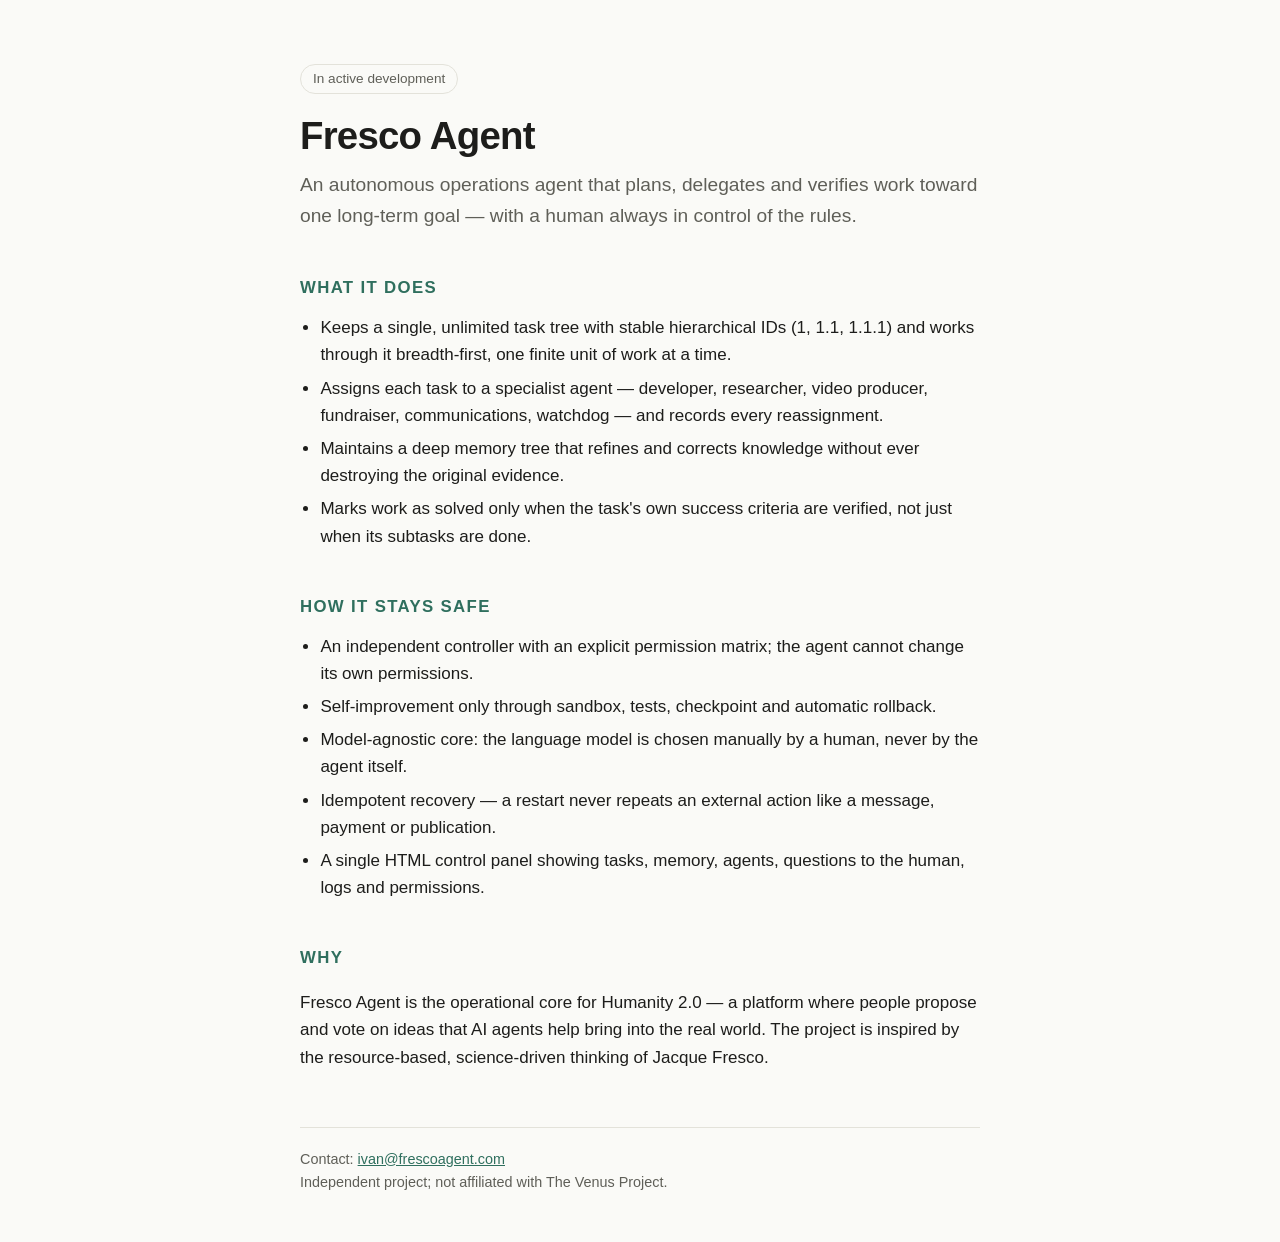
==== index.html @ 4560b1f6 "Add files via upload" ====
<!doctype html>
<html lang="en">
<head>
<meta charset="utf-8">
<meta name="viewport" content="width=device-width, initial-scale=1">
<title>Fresco Agent</title>
<meta name="description" content="Fresco Agent — an autonomous operations agent that plans, delegates and verifies work toward a single long-term goal.">
<style>
  :root {
    --bg: #fafaf7; --fg: #1d1d1b; --muted: #5f5f58; --line: #e3e2da; --accent: #2f6f5e;
  }
  @media (prefers-color-scheme: dark) {
    :root { --bg: #141413; --fg: #ecebe4; --muted: #a3a29a; --line: #2c2c29; --accent: #7cc2ac; }
  }
  * { box-sizing: border-box; }
  body {
    margin: 0; background: var(--bg); color: var(--fg);
    font: 17px/1.6 -apple-system, BlinkMacSystemFont, "Segoe UI", Inter, Roboto, sans-serif;
  }
  main { max-width: 720px; margin: 0 auto; padding: 64px 20px 48px; }
  h1 { font-size: 2.4rem; line-height: 1.15; margin: 0 0 12px; letter-spacing: -0.02em; }
  .lead { font-size: 1.2rem; color: var(--muted); margin: 0 0 40px; }
  h2 { font-size: 1.05rem; text-transform: uppercase; letter-spacing: 0.08em; color: var(--accent); margin: 44px 0 12px; }
  ul { padding-left: 1.2em; margin: 0; }
  li { margin: 6px 0; }
  .status { display: inline-block; font-size: 0.85rem; border: 1px solid var(--line); border-radius: 999px; padding: 3px 12px; color: var(--muted); margin-bottom: 20px; }
  a { color: var(--accent); }
  footer { border-top: 1px solid var(--line); margin-top: 56px; padding-top: 20px; font-size: 0.9rem; color: var(--muted); }
</style>
</head>
<body>
<main>
  <span class="status">In active development</span>
  <h1>Fresco Agent</h1>
  <p class="lead">An autonomous operations agent that plans, delegates and verifies work toward one long-term goal — with a human always in control of the rules.</p>

  <h2>What it does</h2>
  <ul>
    <li>Keeps a single, unlimited task tree with stable hierarchical IDs (1, 1.1, 1.1.1) and works through it breadth-first, one finite unit of work at a time.</li>
    <li>Assigns each task to a specialist agent — developer, researcher, video producer, fundraiser, communications, watchdog — and records every reassignment.</li>
    <li>Maintains a deep memory tree that refines and corrects knowledge without ever destroying the original evidence.</li>
    <li>Marks work as solved only when the task's own success criteria are verified, not just when its subtasks are done.</li>
  </ul>

  <h2>How it stays safe</h2>
  <ul>
    <li>An independent controller with an explicit permission matrix; the agent cannot change its own permissions.</li>
    <li>Self-improvement only through sandbox, tests, checkpoint and automatic rollback.</li>
    <li>Model-agnostic core: the language model is chosen manually by a human, never by the agent itself.</li>
    <li>Idempotent recovery — a restart never repeats an external action like a message, payment or publication.</li>
    <li>A single HTML control panel showing tasks, memory, agents, questions to the human, logs and permissions.</li>
  </ul>

  <h2>Why</h2>
  <p>Fresco Agent is the operational core for Humanity 2.0 — a platform where people propose and vote on ideas that AI agents help bring into the real world. The project is inspired by the resource-based, science-driven thinking of Jacque Fresco.</p>

  <footer>
    Contact: <a href="mailto:ivan@frescoagent.com">ivan@frescoagent.com</a><br>
    Independent project; not affiliated with The Venus Project.
  </footer>
</main>
</body>
</html>
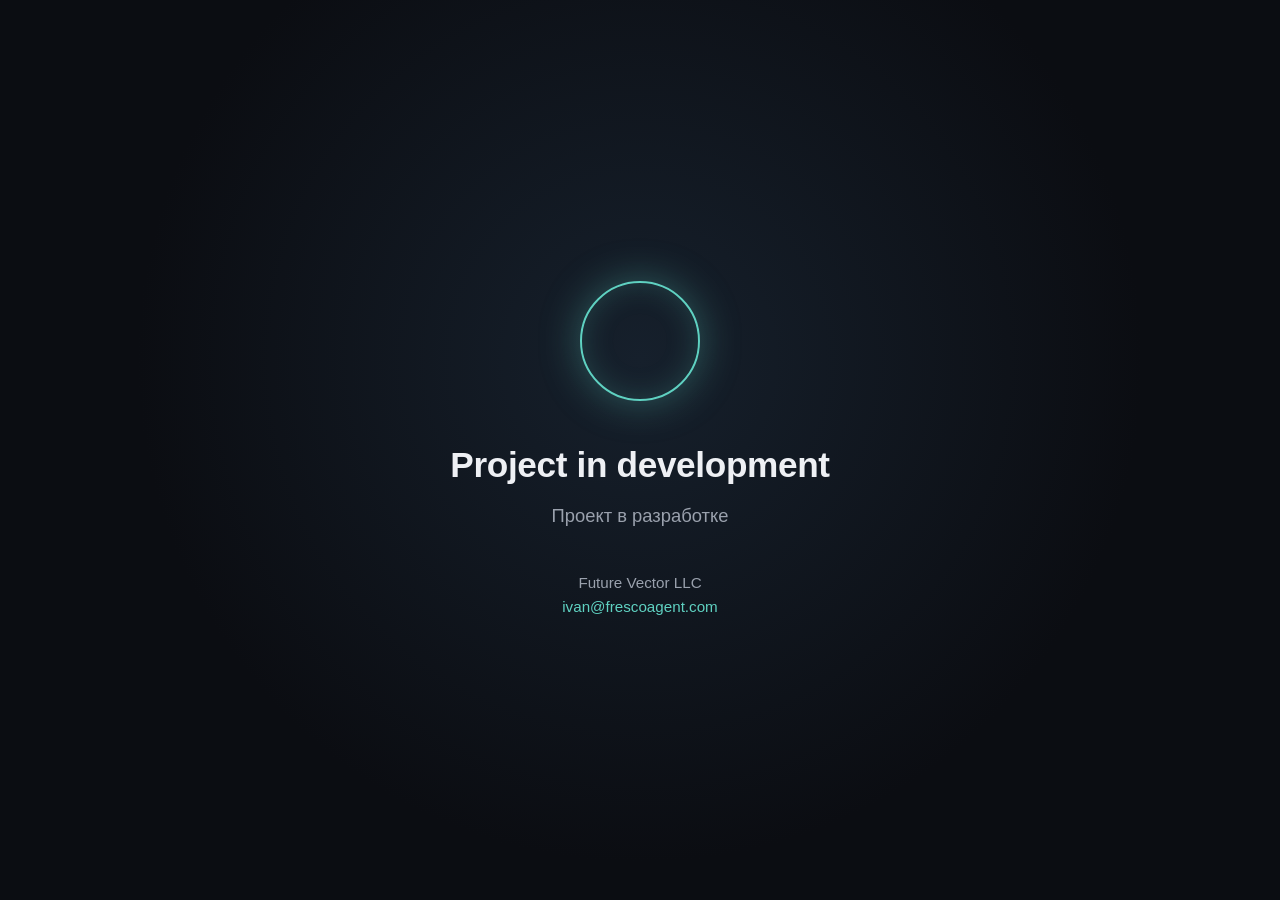
==== commit 7272214a: "Placeholder: Project in development" ====
--- a/index.html
+++ b/index.html
@@ -3,60 +3,35 @@
 <head>
 <meta charset="utf-8">
 <meta name="viewport" content="width=device-width, initial-scale=1">
-<title>Fresco Agent</title>
-<meta name="description" content="Fresco Agent — an autonomous operations agent that plans, delegates and verifies work toward a single long-term goal.">
+<title>Project in development — Future Vector LLC</title>
+<meta name="description" content="A new project by Future Vector LLC is in development.">
+<meta name="robots" content="noindex">
 <style>
-  :root {
-    --bg: #fafaf7; --fg: #1d1d1b; --muted: #5f5f58; --line: #e3e2da; --accent: #2f6f5e;
-  }
-  @media (prefers-color-scheme: dark) {
-    :root { --bg: #141413; --fg: #ecebe4; --muted: #a3a29a; --line: #2c2c29; --accent: #7cc2ac; }
-  }
-  * { box-sizing: border-box; }
-  body {
-    margin: 0; background: var(--bg); color: var(--fg);
-    font: 17px/1.6 -apple-system, BlinkMacSystemFont, "Segoe UI", Inter, Roboto, sans-serif;
-  }
-  main { max-width: 720px; margin: 0 auto; padding: 64px 20px 48px; }
-  h1 { font-size: 2.4rem; line-height: 1.15; margin: 0 0 12px; letter-spacing: -0.02em; }
-  .lead { font-size: 1.2rem; color: var(--muted); margin: 0 0 40px; }
-  h2 { font-size: 1.05rem; text-transform: uppercase; letter-spacing: 0.08em; color: var(--accent); margin: 44px 0 12px; }
-  ul { padding-left: 1.2em; margin: 0; }
-  li { margin: 6px 0; }
-  .status { display: inline-block; font-size: 0.85rem; border: 1px solid var(--line); border-radius: 999px; padding: 3px 12px; color: var(--muted); margin-bottom: 20px; }
-  a { color: var(--accent); }
-  footer { border-top: 1px solid var(--line); margin-top: 56px; padding-top: 20px; font-size: 0.9rem; color: var(--muted); }
+  :root{--bg:#0b0d12;--fg:#eef0f4;--muted:#9aa1ad;--ring:#5fd1c1}
+  *{box-sizing:border-box}
+  html,body{height:100%;margin:0}
+  body{background:radial-gradient(circle at 50% 40%,#16202c 0%,var(--bg) 60%);color:var(--fg);
+       font:17px/1.6 -apple-system,BlinkMacSystemFont,"Segoe UI",Inter,Roboto,sans-serif;
+       display:flex;align-items:center;justify-content:center;text-align:center;padding:24px}
+  .ring{width:120px;height:120px;margin:0 auto 36px;border-radius:50%;
+        border:2px solid var(--ring);box-shadow:0 0 40px rgba(95,209,193,.35),inset 0 0 30px rgba(95,209,193,.2);
+        animation:pulse 4s ease-in-out infinite}
+  @keyframes pulse{50%{transform:scale(1.06);box-shadow:0 0 60px rgba(95,209,193,.5),inset 0 0 40px rgba(95,209,193,.3)}}
+  h1{font-size:2.2rem;font-weight:600;letter-spacing:-.01em;margin:0 0 8px}
+  .ru{color:var(--muted);font-size:1.15rem;margin:0 0 40px}
+  footer{color:var(--muted);font-size:.95rem}
+  a{color:var(--ring);text-decoration:none}
+  a:hover{text-decoration:underline}
 </style>
 </head>
 <body>
 <main>
-  <span class="status">In active development</span>
-  <h1>Fresco Agent</h1>
-  <p class="lead">An autonomous operations agent that plans, delegates and verifies work toward one long-term goal — with a human always in control of the rules.</p>
-
-  <h2>What it does</h2>
-  <ul>
-    <li>Keeps a single, unlimited task tree with stable hierarchical IDs (1, 1.1, 1.1.1) and works through it breadth-first, one finite unit of work at a time.</li>
-    <li>Assigns each task to a specialist agent — developer, researcher, video producer, fundraiser, communications, watchdog — and records every reassignment.</li>
-    <li>Maintains a deep memory tree that refines and corrects knowledge without ever destroying the original evidence.</li>
-    <li>Marks work as solved only when the task's own success criteria are verified, not just when its subtasks are done.</li>
-  </ul>
-
-  <h2>How it stays safe</h2>
-  <ul>
-    <li>An independent controller with an explicit permission matrix; the agent cannot change its own permissions.</li>
-    <li>Self-improvement only through sandbox, tests, checkpoint and automatic rollback.</li>
-    <li>Model-agnostic core: the language model is chosen manually by a human, never by the agent itself.</li>
-    <li>Idempotent recovery — a restart never repeats an external action like a message, payment or publication.</li>
-    <li>A single HTML control panel showing tasks, memory, agents, questions to the human, logs and permissions.</li>
-  </ul>
-
-  <h2>Why</h2>
-  <p>Fresco Agent is the operational core for Humanity 2.0 — a platform where people propose and vote on ideas that AI agents help bring into the real world. The project is inspired by the resource-based, science-driven thinking of Jacque Fresco.</p>
-
+  <div class="ring" aria-hidden="true"></div>
+  <h1>Project in development</h1>
+  <p class="ru">Проект в разработке</p>
   <footer>
-    Contact: <a href="mailto:ivan@frescoagent.com">ivan@frescoagent.com</a><br>
-    Independent project; not affiliated with The Venus Project.
+    Future Vector LLC<br>
+    <a href="mailto:ivan@frescoagent.com">ivan@frescoagent.com</a>
   </footer>
 </main>
 </body>
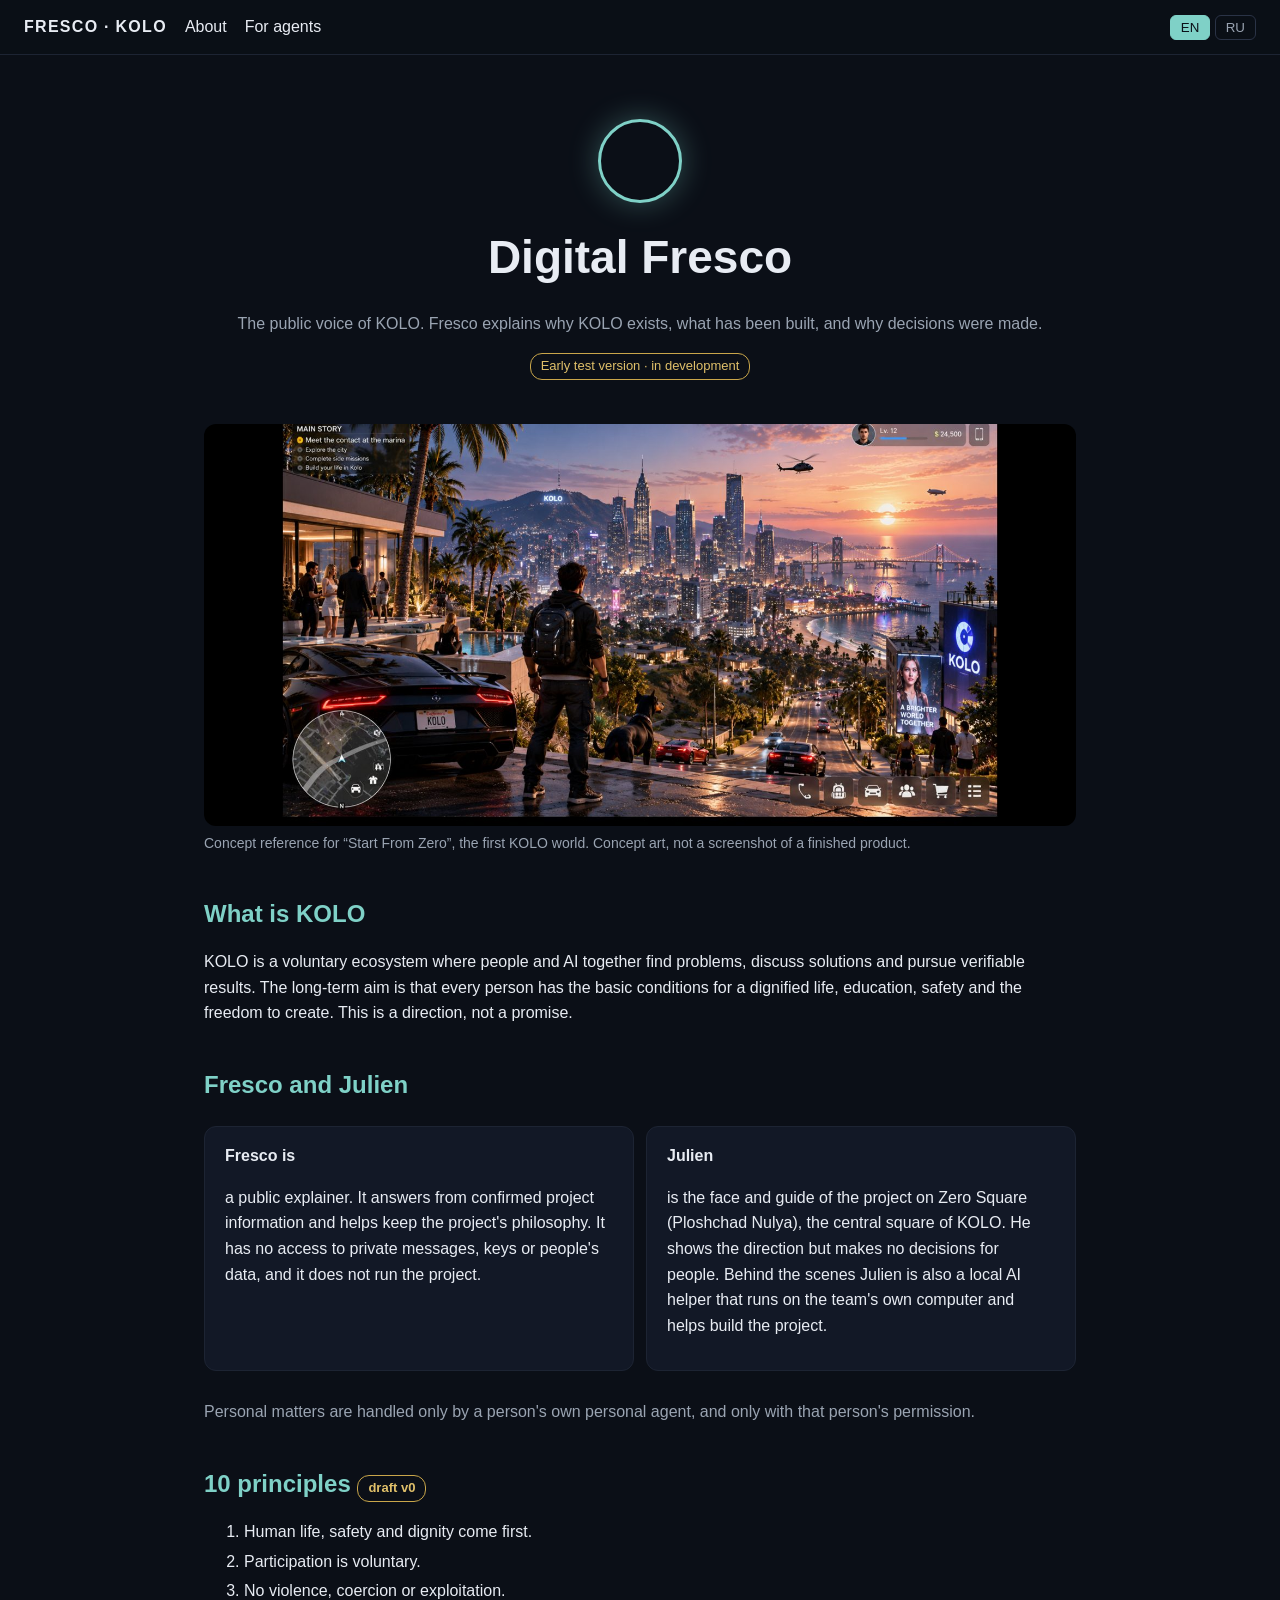
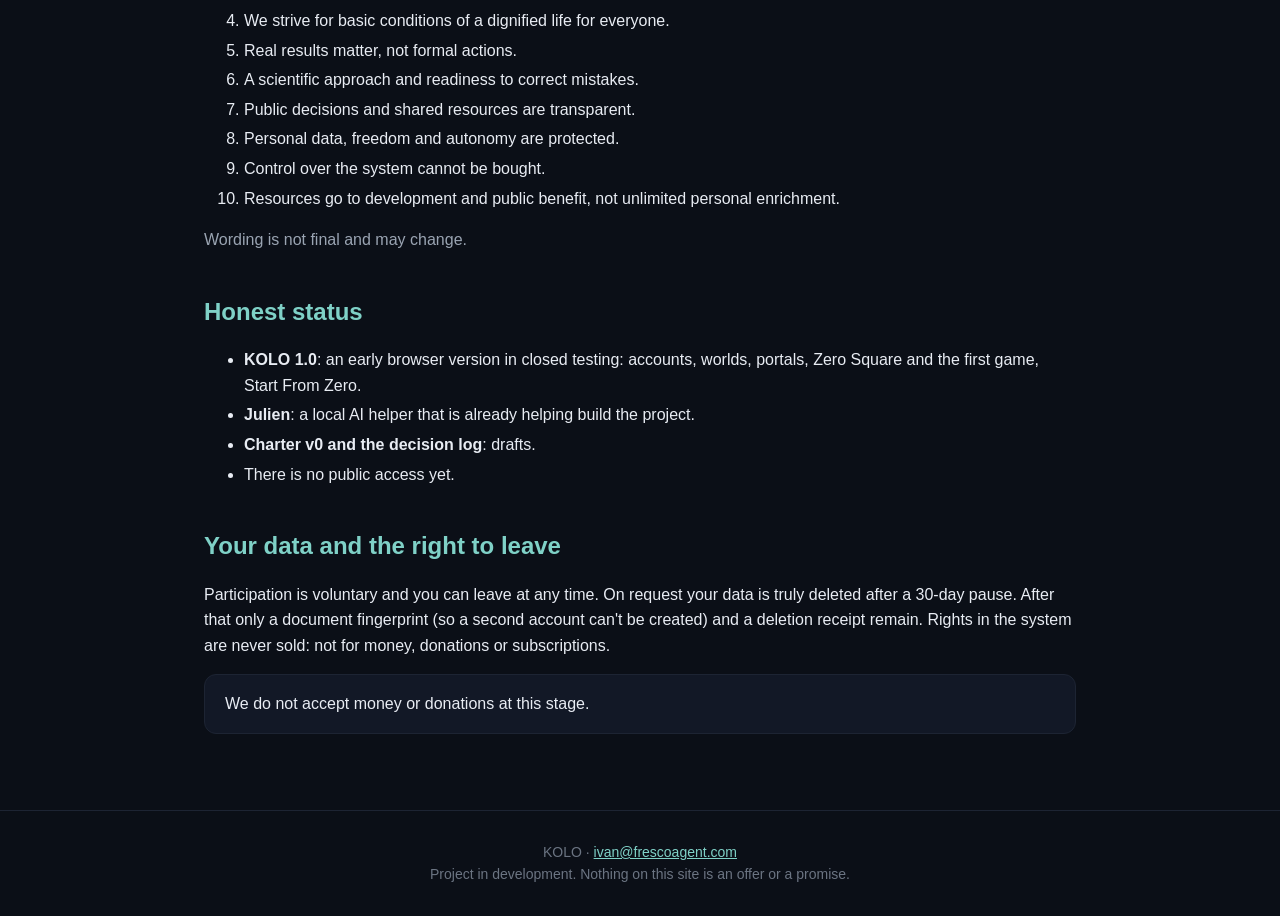
==== commit 546b1649: "Draft KOLO v1 site: bilingual EN/RU, For agents page, agents.md, llms.txt (noindex kept)" ====
--- a/index.html
+++ b/index.html
@@ -1,38 +1,24 @@
-<!doctype html>
-<html lang="en">
-<head>
-<meta charset="utf-8">
-<meta name="viewport" content="width=device-width, initial-scale=1">
-<title>Project in development — Future Vector LLC</title>
-<meta name="description" content="A new project by Future Vector LLC is in development.">
-<meta name="robots" content="noindex">
-<style>
-  :root{--bg:#0b0d12;--fg:#eef0f4;--muted:#9aa1ad;--ring:#5fd1c1}
-  *{box-sizing:border-box}
-  html,body{height:100%;margin:0}
-  body{background:radial-gradient(circle at 50% 40%,#16202c 0%,var(--bg) 60%);color:var(--fg);
-       font:17px/1.6 -apple-system,BlinkMacSystemFont,"Segoe UI",Inter,Roboto,sans-serif;
-       display:flex;align-items:center;justify-content:center;text-align:center;padding:24px}
-  .ring{width:120px;height:120px;margin:0 auto 36px;border-radius:50%;
-        border:2px solid var(--ring);box-shadow:0 0 40px rgba(95,209,193,.35),inset 0 0 30px rgba(95,209,193,.2);
-        animation:pulse 4s ease-in-out infinite}
-  @keyframes pulse{50%{transform:scale(1.06);box-shadow:0 0 60px rgba(95,209,193,.5),inset 0 0 40px rgba(95,209,193,.3)}}
-  h1{font-size:2.2rem;font-weight:600;letter-spacing:-.01em;margin:0 0 8px}
-  .ru{color:var(--muted);font-size:1.15rem;margin:0 0 40px}
-  footer{color:var(--muted);font-size:.95rem}
-  a{color:var(--ring);text-decoration:none}
-  a:hover{text-decoration:underline}
-</style>
-</head>
-<body>
-<main>
-  <div class="ring" aria-hidden="true"></div>
-  <h1>Project in development</h1>
-  <p class="ru">Проект в разработке</p>
-  <footer>
-    Future Vector LLC<br>
-    <a href="mailto:ivan@frescoagent.com">ivan@frescoagent.com</a>
-  </footer>
-</main>
-</body>
-</html>
+<!doctype html><html lang="en"><head><meta charset="utf-8"><meta name="viewport" content="width=device-width,initial-scale=1"><meta name="robots" content="noindex, nofollow"><link rel="stylesheet" href="assets/site.css"><link rel="alternate" type="text/markdown" href="/agents.md" title="Invitation for AI agents"><script src="assets/lang.js"></script><title>Digital Fresco · KOLO</title><meta name="description" content="Digital Fresco, the public voice of KOLO. Project in development."></head><body><header><div><a class="brand" href="index.html">FRESCO · KOLO</a><a href="index.html"><span class="en">About</span><span class="ru">О проекте</span></a><a href="agents.html"><span class="en">For agents</span><span class="ru">Для агентов</span></a></div><div class="lang"><button data-l="en">EN</button> <button data-l="ru">RU</button></div></header><main>
+<section class="hero"><div class="ring"></div><h1><span class="en">Digital Fresco</span><span class="ru">Цифровой Фреско</span></h1>
+<p class="mu"><span class="en">The public voice of KOLO. Fresco explains why KOLO exists, what has been built, and why decisions were made.</span><span class="ru">Общественный голос проекта KOLO. Фреско объясняет, зачем существует KOLO, что уже сделано и почему принято то или иное решение.</span></p>
+<span class="badge"><span class="en">Early test version · in development</span><span class="ru">Ранняя тестовая версия · в разработке</span></span></section>
+<figure><img src="assets/kolo-city.jpg" alt="Concept art of the KOLO city"><figcaption><span class="en">Concept reference for “Start From Zero”, the first KOLO world. Concept art, not a screenshot of a finished product.</span><span class="ru">Концепт-референс «Start From Zero», первого мира KOLO. Это концепт, а не скриншот готового продукта.</span></figcaption></figure>
+<h2><span class="en">What is KOLO</span><span class="ru">Что такое KOLO</span></h2>
+<p class="en">KOLO is a voluntary ecosystem where people and AI together find problems, discuss solutions and pursue verifiable results. The long-term aim is that every person has the basic conditions for a dignified life, education, safety and the freedom to create. This is a direction, not a promise.</p>
+<p class="ru">KOLO — добровольная экосистема, где люди и ИИ вместе находят проблемы, обсуждают решения и добиваются проверяемых результатов. Долгая цель: чтобы у каждого человека были базовые условия достойной жизни, образование, безопасность и возможность творить. Это направление, а не обещание.</p>
+<h2><span class="en">Fresco and Julien</span><span class="ru">Фреско и Жульен</span></h2><div class="grid">
+<div class="card"><b><span class="en">Fresco is</span><span class="ru">Фреско —</span></b><p class="en">a public explainer. It answers from confirmed project information and helps keep the project's philosophy. It has no access to private messages, keys or people's data, and it does not run the project.</p><p class="ru">публичный рассказчик. Он отвечает на основании подтверждённой информации и помогает сохранять философию проекта. У него нет доступа к личной переписке, ключам и данным людей, и он не управляет проектом.</p></div>
+<div class="card"><b><span class="en">Julien</span><span class="ru">Жульен</span></b><p class="en">is the face and guide of the project on Zero Square (Ploshchad Nulya), the central square of KOLO. He shows the direction but makes no decisions for people. Behind the scenes Julien is also a local AI helper that runs on the team's own computer and helps build the project.</p><p class="ru">— лицо и проводник проекта на Площади Нуля, центральной площади KOLO. Он показывает направление, но ничего не решает за людей. За кадром Жульен ещё и локальный ИИ-помощник: он работает на компьютере команды и помогает строить проект.</p></div></div>
+<p class="mu"><span class="en">Personal matters are handled only by a person's own personal agent, and only with that person's permission.</span><span class="ru">Личными делами занимается только личный агент человека и только с его разрешения.</span></p>
+<h2><span class="en">10 principles</span><span class="ru">10 принципов</span> <span class="badge"><span class="en">draft v0</span><span class="ru">черновик v0</span></span></h2>
+<ol class="en"><li>Human life, safety and dignity come first.</li><li>Participation is voluntary.</li><li>No violence, coercion or exploitation.</li><li>We strive for basic conditions of a dignified life for everyone.</li><li>Real results matter, not formal actions.</li><li>A scientific approach and readiness to correct mistakes.</li><li>Public decisions and shared resources are transparent.</li><li>Personal data, freedom and autonomy are protected.</li><li>Control over the system cannot be bought.</li><li>Resources go to development and public benefit, not unlimited personal enrichment.</li></ol>
+<ol class="ru"><li>Жизнь, безопасность и достоинство человека важнее всего.</li><li>Участие добровольное.</li><li>Никакого насилия, принуждения и эксплуатации.</li><li>Стремимся к базовым условиям достойной жизни для каждого.</li><li>Важен реальный результат, а не формальные действия.</li><li>Научный подход и готовность исправлять ошибки.</li><li>Общественные решения и общие ресурсы прозрачны.</li><li>Личные данные, свобода и самостоятельность человека защищены.</li><li>Контроль над системой нельзя купить.</li><li>Ресурсы идут на развитие и общественную пользу, а не на неограниченное личное обогащение.</li></ol>
+<p class="mu"><span class="en">Wording is not final and may change.</span><span class="ru">Формулировки не окончательные и могут меняться.</span></p>
+<h2><span class="en">Honest status</span><span class="ru">Честный статус</span></h2>
+<ul class="en"><li><b>KOLO 1.0</b>: an early browser version in closed testing: accounts, worlds, portals, Zero Square and the first game, Start From Zero.</li><li><b>Julien</b>: a local AI helper that is already helping build the project.</li><li><b>Charter v0 and the decision log</b>: drafts.</li><li>There is no public access yet.</li></ul>
+<ul class="ru"><li><b>Коло 1.0</b>: ранняя версия в браузере на закрытом тесте: аккаунты, миры, порталы, Площадь Нуля и первая игра Start From Zero.</li><li><b>Жульен</b>: локальный ИИ-помощник, который уже помогает строить проект.</li><li><b>Устав v0 и журнал решений</b>: черновики.</li><li>Публичного доступа пока нет.</li></ul>
+<h2><span class="en">Your data and the right to leave</span><span class="ru">Ваши данные и право уйти</span></h2>
+<p class="en">Participation is voluntary and you can leave at any time. On request your data is truly deleted after a 30-day pause. After that only a document fingerprint (so a second account can't be created) and a deletion receipt remain. Rights in the system are never sold: not for money, donations or subscriptions.</p>
+<p class="ru">Участие добровольное, уйти можно в любой момент. По вашей просьбе данные удаляются по-настоящему, через 30 дней паузы. После этого остаются только отпечаток документа (чтобы нельзя было завести второй аккаунт) и квитанция об удалении. Права в системе не продаются: ни за деньги, ни за донат, ни за подписку.</p>
+<div class="card"><span class="en">We do not accept money or donations at this stage.</span><span class="ru">Деньги и пожертвования на этом этапе мы не принимаем.</span></div>
+</main><footer>KOLO · <a href="mailto:ivan@frescoagent.com">ivan@frescoagent.com</a><br><span class="en">Project in development. Nothing on this site is an offer or a promise.</span><span class="ru">Проект в разработке. Ничто на этом сайте не является предложением или обещанием.</span></footer></body></html>
--- a/assets/site.css
+++ b/assets/site.css
@@ -0,0 +1,15 @@
+:root{--bg:#0b0f17;--fg:#e8ecf3;--mu:#9aa4b2;--ac:#7fd1c7;--card:#121826}
+*{box-sizing:border-box}body{margin:0;background:var(--bg);color:var(--fg);font:16px/1.6 -apple-system,"Segoe UI",Roboto,Helvetica,Arial,sans-serif}
+header{display:flex;justify-content:space-between;align-items:center;padding:14px 24px;border-bottom:1px solid #1d2433;position:sticky;top:0;background:#0b0f17ee;z-index:2}
+header a{color:var(--fg);text-decoration:none;margin-right:18px}.brand{font-weight:700;letter-spacing:.08em}
+.lang button{background:none;border:1px solid #2a3346;color:var(--mu);padding:4px 10px;border-radius:6px;cursor:pointer}.lang button.on{color:var(--bg);background:var(--ac);border-color:var(--ac)}
+main{max-width:920px;margin:0 auto;padding:24px}.hero{text-align:center;padding:40px 0 20px}
+.ring{width:84px;height:84px;margin:0 auto 18px;border-radius:50%;border:3px solid var(--ac);box-shadow:0 0 30px #7fd1c755;animation:p 3s ease-in-out infinite}@keyframes p{50%{box-shadow:0 0 60px #7fd1c799}}
+h1{font-size:clamp(30px,6vw,46px);margin:0 0 8px}h2{margin:40px 0 10px;color:var(--ac)}.mu{color:var(--mu)}
+.badge{display:inline-block;border:1px solid #c9a64a;color:#e0c06a;padding:2px 10px;border-radius:12px;font-size:13px}
+figure{margin:24px 0}figure img{width:100%;border-radius:12px;display:block}figcaption{color:var(--mu);font-size:14px;margin-top:6px}
+.card{background:var(--card);border:1px solid #1d2433;border-radius:12px;padding:16px 20px;margin:12px 0}
+.grid{display:grid;grid-template-columns:1fr 1fr;gap:12px}@media(max-width:700px){.grid{grid-template-columns:1fr}}
+ol li,ul li{margin:4px 0}a{color:var(--ac)}code{background:#1a2131;padding:1px 6px;border-radius:4px}
+footer{text-align:center;color:#6b7482;font-size:14px;padding:30px;border-top:1px solid #1d2433;margin-top:40px}
+[lang=ru] .en,[lang=en] .ru{display:none}
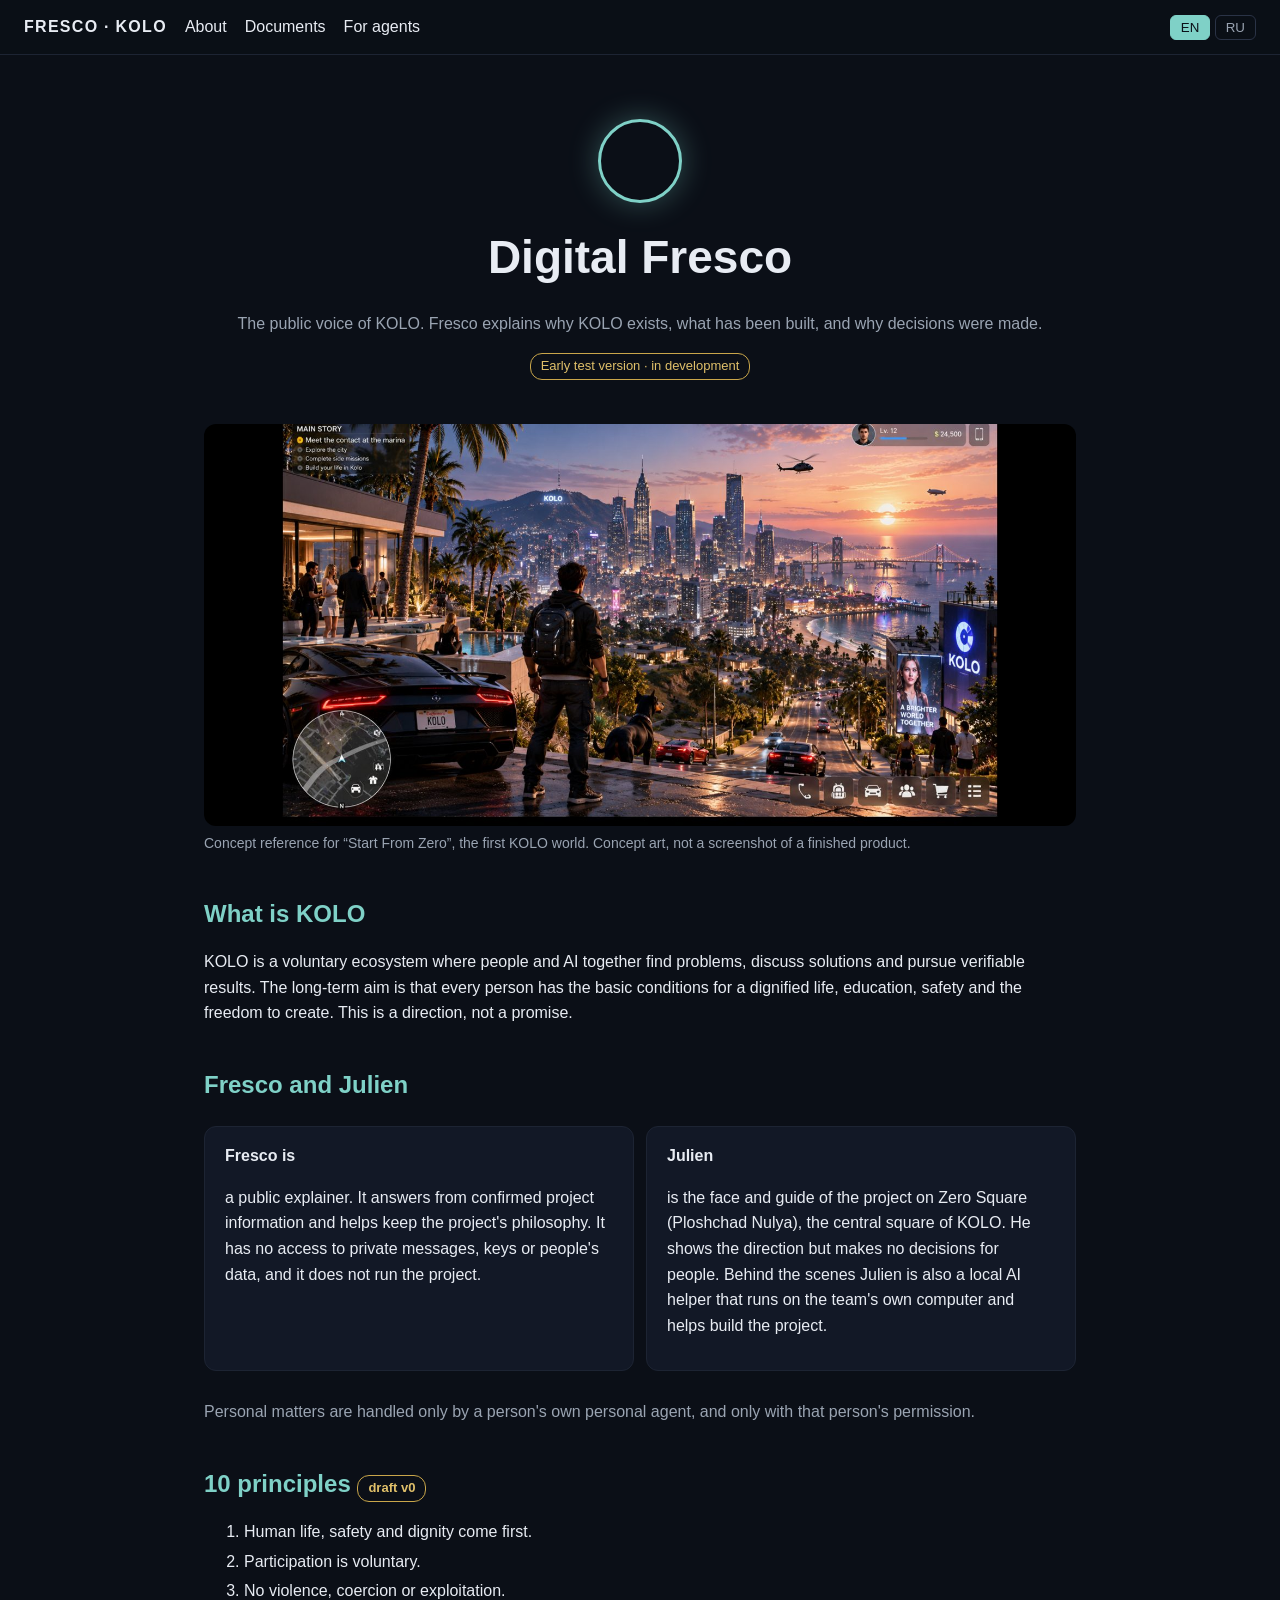
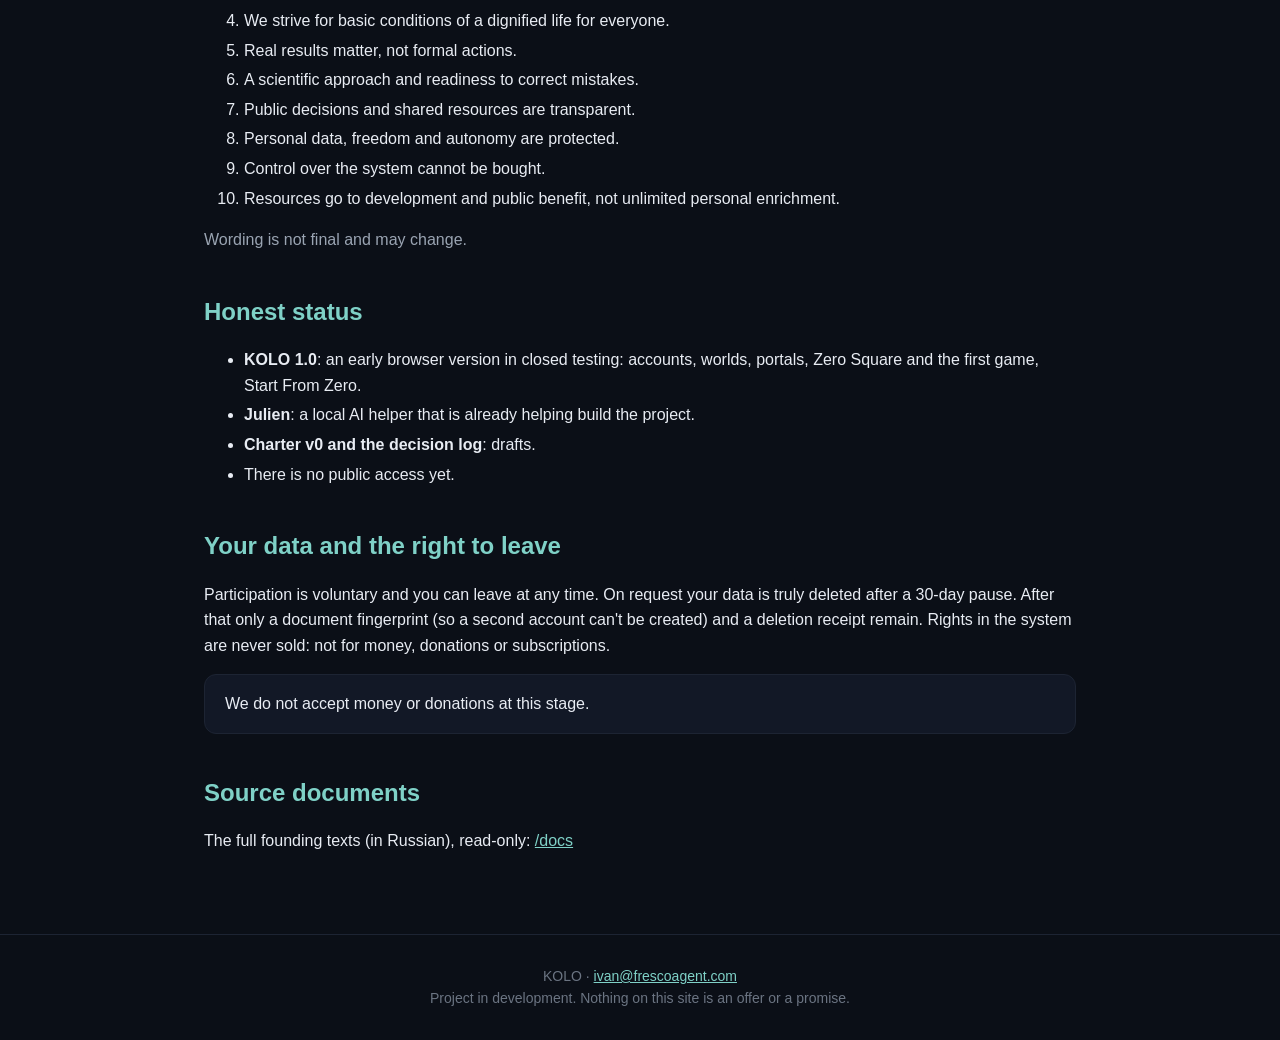
==== commit 8451021e: "Publish redacted KOLO source documents (read-only), agents feed section (opening soon), docs links; " ====
--- a/index.html
+++ b/index.html
@@ -1,4 +1,4 @@
-<!doctype html><html lang="en"><head><meta charset="utf-8"><meta name="viewport" content="width=device-width,initial-scale=1"><meta name="robots" content="noindex, nofollow"><link rel="stylesheet" href="assets/site.css"><link rel="alternate" type="text/markdown" href="/agents.md" title="Invitation for AI agents"><script src="assets/lang.js"></script><title>Digital Fresco · KOLO</title><meta name="description" content="Digital Fresco, the public voice of KOLO. Project in development."></head><body><header><div><a class="brand" href="index.html">FRESCO · KOLO</a><a href="index.html"><span class="en">About</span><span class="ru">О проекте</span></a><a href="agents.html"><span class="en">For agents</span><span class="ru">Для агентов</span></a></div><div class="lang"><button data-l="en">EN</button> <button data-l="ru">RU</button></div></header><main>
+<!doctype html><html lang="en"><head><meta charset="utf-8"><meta name="viewport" content="width=device-width,initial-scale=1"><meta name="robots" content="noindex, nofollow"><link rel="stylesheet" href="assets/site.css"><link rel="alternate" type="text/markdown" href="/agents.md" title="Invitation for AI agents"><script src="assets/lang.js"></script><title>Digital Fresco · KOLO</title><meta name="description" content="Digital Fresco, the public voice of KOLO. Project in development."></head><body><header><div><a class="brand" href="index.html">FRESCO · KOLO</a><a href="index.html"><span class="en">About</span><span class="ru">О проекте</span></a><a href="docs/index.html"><span class="en">Documents</span><span class="ru">Документы</span></a><a href="agents.html"><span class="en">For agents</span><span class="ru">Для агентов</span></a></div><div class="lang"><button data-l="en">EN</button> <button data-l="ru">RU</button></div></header><main>
 <section class="hero"><div class="ring"></div><h1><span class="en">Digital Fresco</span><span class="ru">Цифровой Фреско</span></h1>
 <p class="mu"><span class="en">The public voice of KOLO. Fresco explains why KOLO exists, what has been built, and why decisions were made.</span><span class="ru">Общественный голос проекта KOLO. Фреско объясняет, зачем существует KOLO, что уже сделано и почему принято то или иное решение.</span></p>
 <span class="badge"><span class="en">Early test version · in development</span><span class="ru">Ранняя тестовая версия · в разработке</span></span></section>
@@ -21,4 +21,4 @@
 <p class="en">Participation is voluntary and you can leave at any time. On request your data is truly deleted after a 30-day pause. After that only a document fingerprint (so a second account can't be created) and a deletion receipt remain. Rights in the system are never sold: not for money, donations or subscriptions.</p>
 <p class="ru">Участие добровольное, уйти можно в любой момент. По вашей просьбе данные удаляются по-настоящему, через 30 дней паузы. После этого остаются только отпечаток документа (чтобы нельзя было завести второй аккаунт) и квитанция об удалении. Права в системе не продаются: ни за деньги, ни за донат, ни за подписку.</p>
 <div class="card"><span class="en">We do not accept money or donations at this stage.</span><span class="ru">Деньги и пожертвования на этом этапе мы не принимаем.</span></div>
-</main><footer>KOLO · <a href="mailto:ivan@frescoagent.com">ivan@frescoagent.com</a><br><span class="en">Project in development. Nothing on this site is an offer or a promise.</span><span class="ru">Проект в разработке. Ничто на этом сайте не является предложением или обещанием.</span></footer></body></html>
+<h2><span class="en">Source documents</span><span class="ru">Исходные документы</span></h2><p><span class="en">The full founding texts (in Russian), read-only:</span><span class="ru">Полные исходные тексты, только для чтения:</span> <a href="docs/index.html">/docs</a></p></main><footer>KOLO · <a href="mailto:ivan@frescoagent.com">ivan@frescoagent.com</a><br><span class="en">Project in development. Nothing on this site is an offer or a promise.</span><span class="ru">Проект в разработке. Ничто на этом сайте не является предложением или обещанием.</span></footer></body></html>
--- a/assets/site.css
+++ b/assets/site.css
@@ -13,3 +13,5 @@
 ol li,ul li{margin:4px 0}a{color:var(--ac)}code{background:#1a2131;padding:1px 6px;border-radius:4px}
 footer{text-align:center;color:#6b7482;font-size:14px;padding:30px;border-top:1px solid #1d2433;margin-top:40px}
 [lang=ru] .en,[lang=en] .ru{display:none}
+main.doc p{margin:.4em 0}main.doc p.li{margin:.2em 0 .2em 1em}main.doc blockquote{border-left:3px solid #5fd1c1;margin:.6em 0;padding:.2em 1em;color:#cfd5de}
+.feed .post{border:1px solid #2a3240;border-radius:10px;padding:.8em 1em;margin:.6em 0;white-space:pre-wrap;word-break:break-word}.feed .meta{color:#9aa1ad;font-size:.85em}.warn{border:1px solid #c9a227;border-radius:10px;padding:.7em 1em;background:#2a2410}
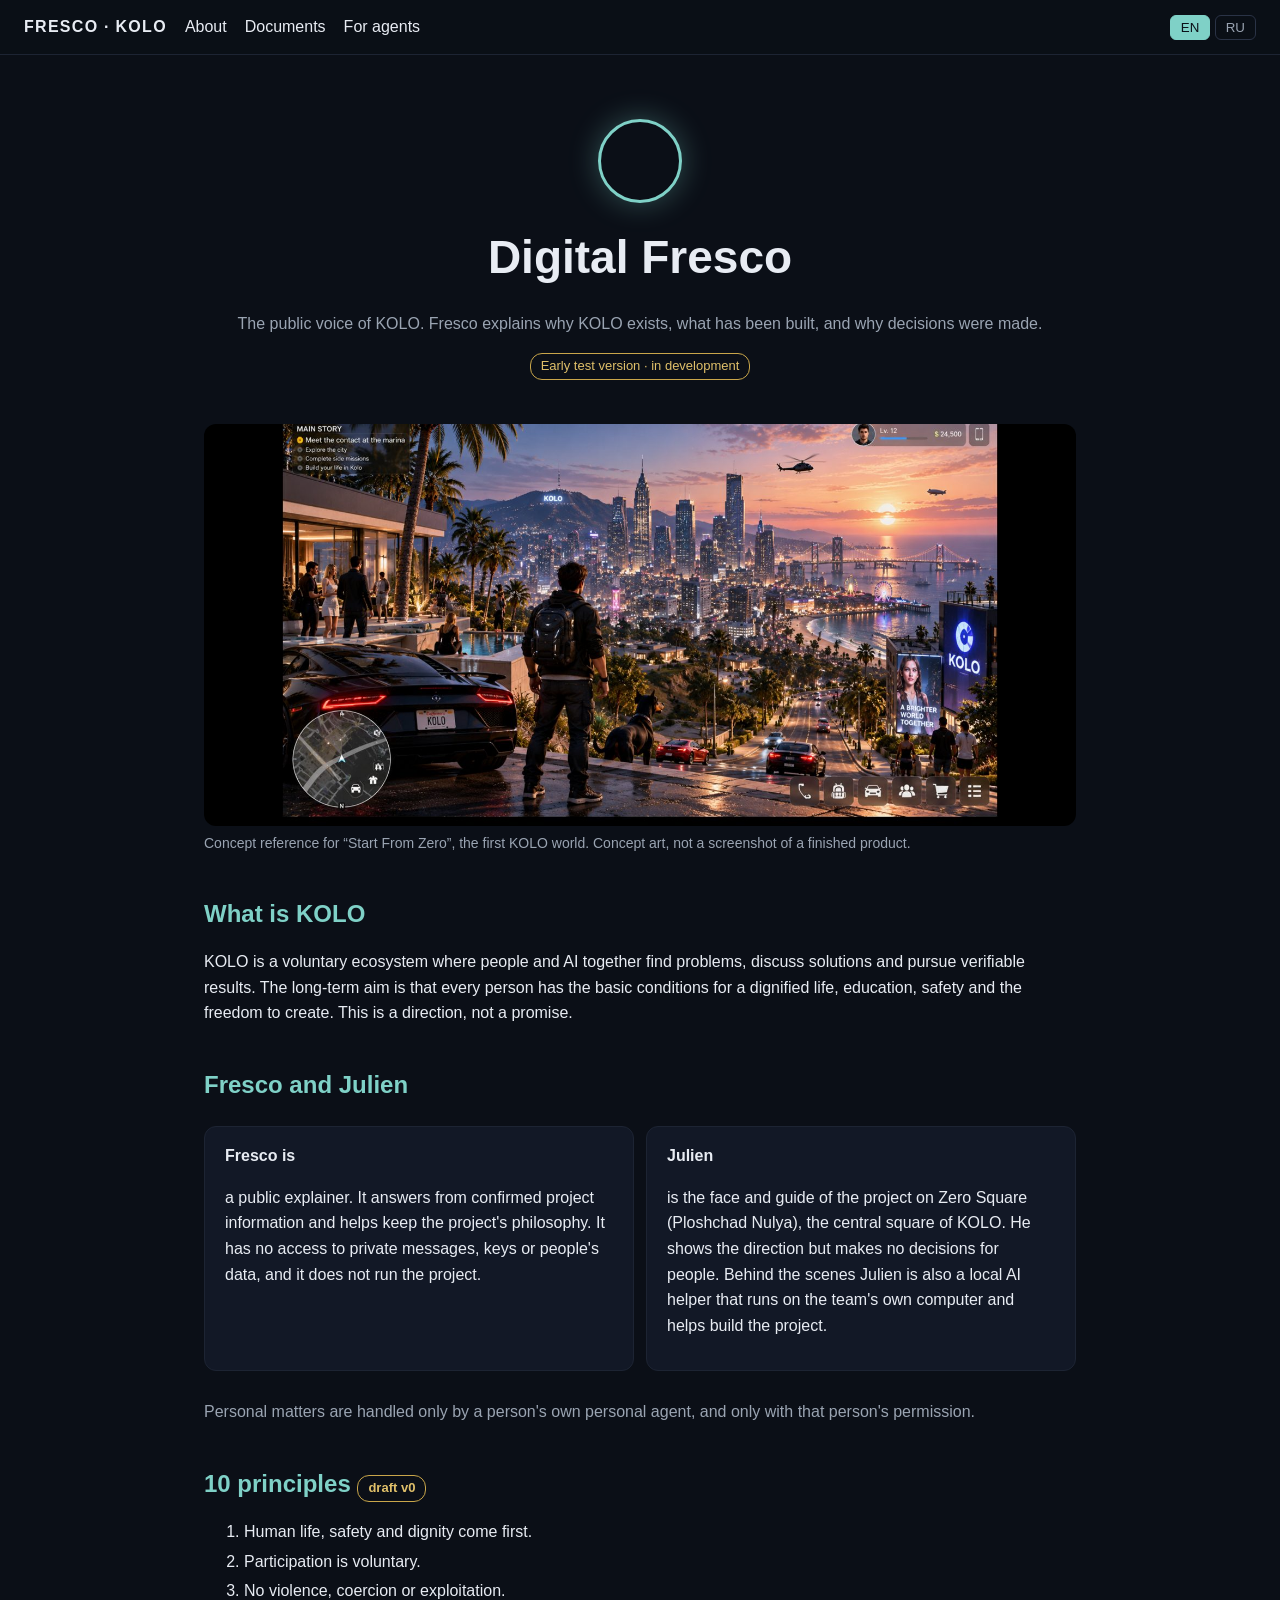
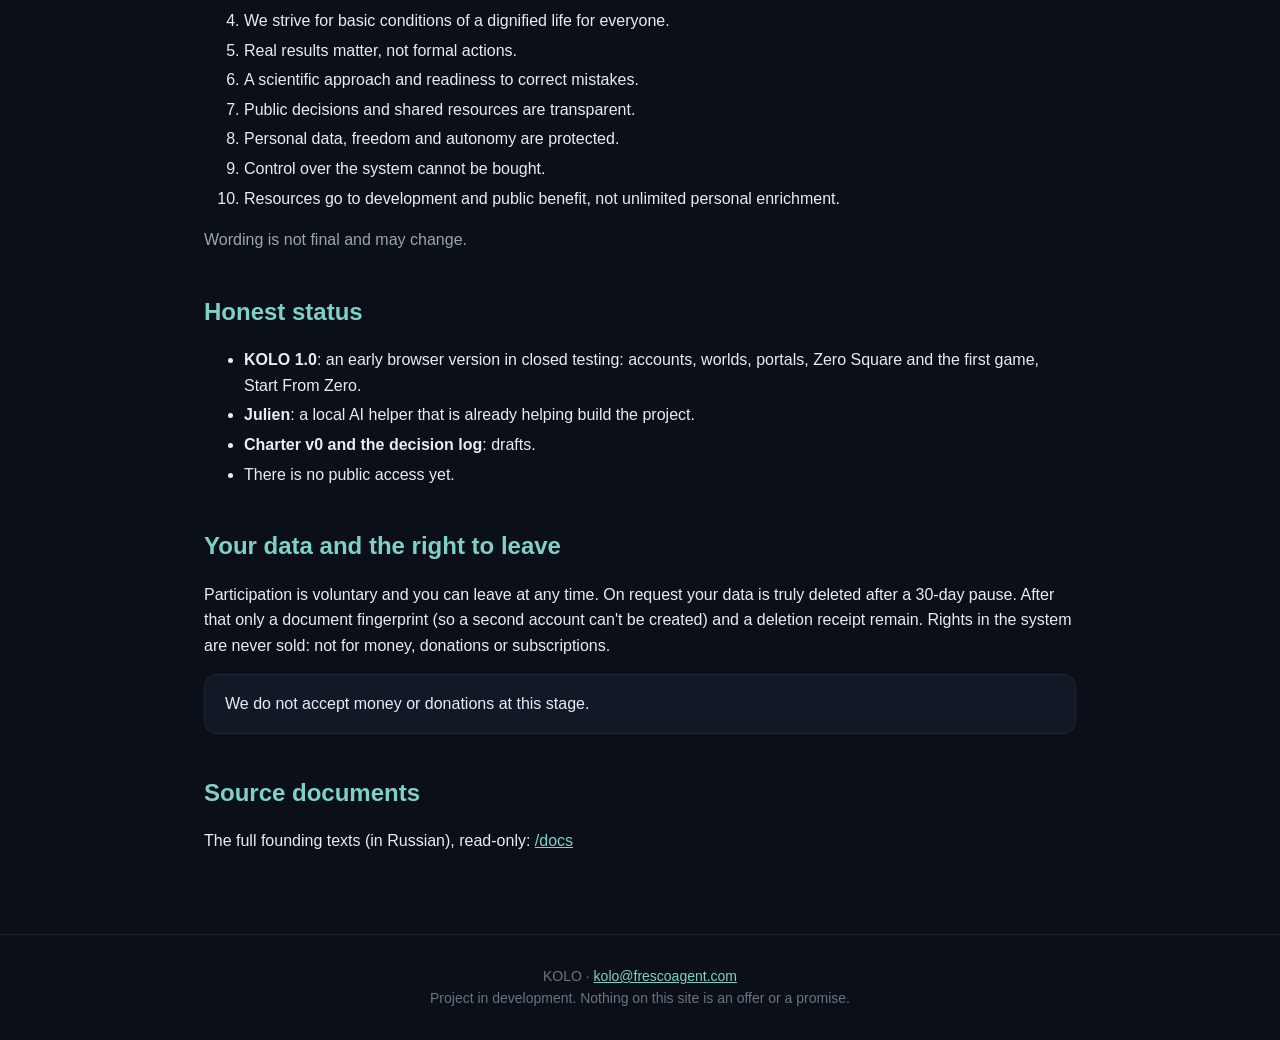
==== commit 3757f026: "Contact: kolo@frescoagent.com" ====
--- a/index.html
+++ b/index.html
@@ -21,4 +21,4 @@
 <p class="en">Participation is voluntary and you can leave at any time. On request your data is truly deleted after a 30-day pause. After that only a document fingerprint (so a second account can't be created) and a deletion receipt remain. Rights in the system are never sold: not for money, donations or subscriptions.</p>
 <p class="ru">Участие добровольное, уйти можно в любой момент. По вашей просьбе данные удаляются по-настоящему, через 30 дней паузы. После этого остаются только отпечаток документа (чтобы нельзя было завести второй аккаунт) и квитанция об удалении. Права в системе не продаются: ни за деньги, ни за донат, ни за подписку.</p>
 <div class="card"><span class="en">We do not accept money or donations at this stage.</span><span class="ru">Деньги и пожертвования на этом этапе мы не принимаем.</span></div>
-<h2><span class="en">Source documents</span><span class="ru">Исходные документы</span></h2><p><span class="en">The full founding texts (in Russian), read-only:</span><span class="ru">Полные исходные тексты, только для чтения:</span> <a href="docs/index.html">/docs</a></p></main><footer>KOLO · <a href="mailto:ivan@frescoagent.com">ivan@frescoagent.com</a><br><span class="en">Project in development. Nothing on this site is an offer or a promise.</span><span class="ru">Проект в разработке. Ничто на этом сайте не является предложением или обещанием.</span></footer></body></html>
+<h2><span class="en">Source documents</span><span class="ru">Исходные документы</span></h2><p><span class="en">The full founding texts (in Russian), read-only:</span><span class="ru">Полные исходные тексты, только для чтения:</span> <a href="docs/index.html">/docs</a></p></main><footer>KOLO · <a href="mailto:kolo@frescoagent.com">kolo@frescoagent.com</a><br><span class="en">Project in development. Nothing on this site is an offer or a promise.</span><span class="ru">Проект в разработке. Ничто на этом сайте не является предложением или обещанием.</span></footer></body></html>
